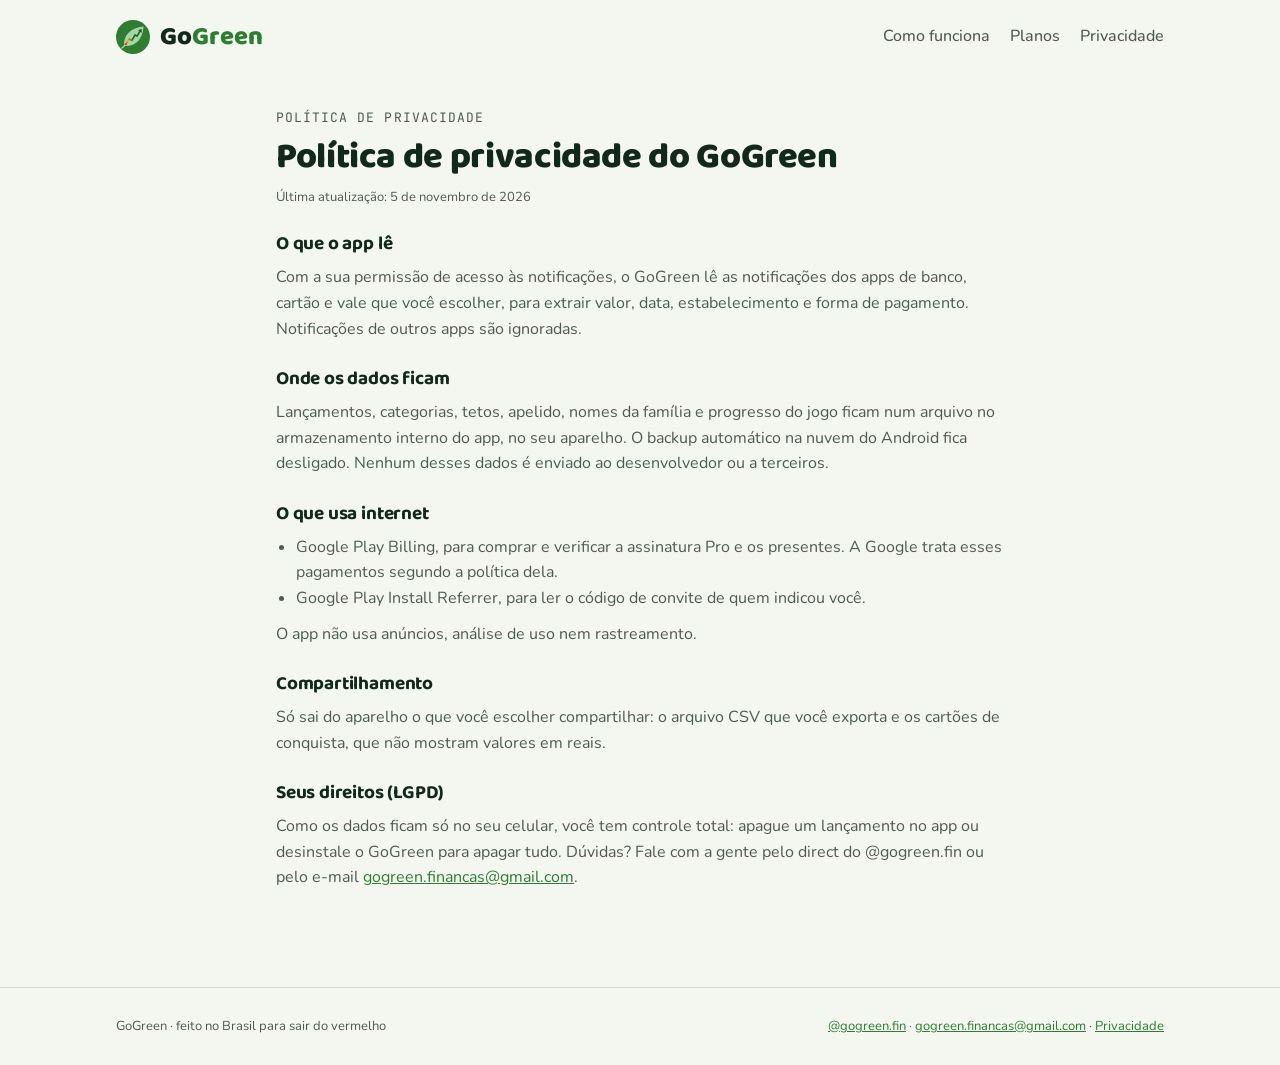
==== privacidade/index.html @ 65a08a94 "Publica a landing e a política de privacidade do GoGreen Co-Authored-By: Claude Opus 5.5 <noreply@an" ====
<!doctype html><html lang="pt-BR"><head><meta charset="utf-8"><meta name="viewport" content="width=device-width,initial-scale=1,viewport-fit=cover">
<title>Política de privacidade · GoGreen</title>
<link rel="icon" type="image/png" href="/img/icone-192.png">
<link rel="canonical" href="https://gogreen.app.br/privacidade/">
<meta property="og:title" content="GoGreen: saia do vermelho">
<meta property="og:description" content="O app Android que lê a notificação do seu banco, anota o gasto e avisa antes de estourar o teto. Sem anúncios, sem login, tudo no seu celular.">
<meta property="og:image" content="https://gogreen.app.br/img/grafico-de-recursos.png">
<meta property="og:url" content="https://gogreen.app.br/">
<meta property="og:locale" content="pt_BR">
<meta name="description" content="GoGreen: o app Android que lê a notificação do seu banco, anota o gasto e avisa antes de estourar o teto. Sem internet, sem anúncios.">
<link rel="preconnect" href="https://fonts.googleapis.com">
<link rel="preconnect" href="https://fonts.gstatic.com" crossorigin>
<link rel="stylesheet" href="https://fonts.googleapis.com/css2?family=Baloo+2:wght@600;700;800&family=Nunito:wght@400;600;700&family=JetBrains+Mono:wght@500&display=swap">
<style>
/* Layout: uma coluna de leitura com faixas largas; o herói mostra a notificação virando lançamento, e a régua vermelho→verde costura a página. */
:root{
  --bg:#F3F7F0; --card:#FFFFFF; --ink:#11281A; --muted:#4D5C4F; --line:#D4DECF;
  --leaf:#2E7D32; --sprout:#6DB33F; --deep:#123B1C; --on-deep:#E8F3E3;
  --red:#C2372C; --amber:#D99A12;
  --f-display:"Baloo 2", "Trebuchet MS", system-ui, sans-serif;
  --f-body:"Nunito", system-ui, -apple-system, "Segoe UI", sans-serif;
  --f-mono:"JetBrains Mono", ui-monospace, "SFMono-Regular", Menlo, monospace;
  --s1:.8125rem; --s2:1rem; --s3:1.1875rem; --s4:1.5rem; --s5:2.25rem; --s6:clamp(2.6rem,7vw,4.6rem);
  --r:14px;
}
@media (prefers-color-scheme: dark){:root:not([data-theme="light"]){
  --bg:#0C130E; --card:#152018; --ink:#E3ECE0; --muted:#A1B19F; --line:#26352A;
  --leaf:#73C178; --sprout:#9AD861; --deep:#0F2A16; --on-deep:#DDEED7;
  --red:#F0695D; --amber:#F0BF4C; color-scheme:dark }}
:root[data-theme="dark"]{
  --bg:#0C130E; --card:#152018; --ink:#E3ECE0; --muted:#A1B19F; --line:#26352A;
  --leaf:#73C178; --sprout:#9AD861; --deep:#0F2A16; --on-deep:#DDEED7;
  --red:#F0695D; --amber:#F0BF4C; color-scheme:dark }

*{box-sizing:border-box}
body{background:var(--bg);color:var(--ink);font-family:var(--f-body);font-size:var(--s2);line-height:1.6}
.wrap{max-width:1080px;margin:0 auto;padding-left:max(16px,env(safe-area-inset-left,0px));padding-right:max(16px,env(safe-area-inset-right,0px))}
h1,h2,h3{font-family:var(--f-display);line-height:1.05;margin:0;text-wrap:balance;letter-spacing:-.01em}
h2{font-size:var(--s5);font-weight:800}
h3{font-size:var(--s3);font-weight:700}
p{margin:0}
a{color:var(--leaf)}
a:focus-visible,button:focus-visible{outline:3px solid var(--sprout);outline-offset:3px;border-radius:6px}
.eyebrow{font-family:var(--f-mono);font-size:var(--s1);letter-spacing:.08em;text-transform:uppercase;color:var(--leaf)}
section{padding-block:clamp(56px,9vw,96px)}
.lead{font-size:var(--s3);color:var(--muted);max-width:60ch}

/* topo */
.top{display:flex;align-items:center;justify-content:space-between;gap:16px;padding-block:20px}
.logo{display:flex;align-items:center;gap:10px;font-family:var(--f-display);font-weight:800;font-size:1.6rem;line-height:1;color:var(--ink);text-decoration:none}
.logo .go{color:var(--ink)}.logo .gr{color:var(--leaf)}
.logo svg{width:34px;height:34px}
.top nav{display:flex;gap:20px;font-weight:500}
.top nav a{color:var(--muted);text-decoration:none}
.top nav a:hover{color:var(--ink)}
@media (max-width:620px){.top nav .opt{display:none}}

/* herói */
.hero{display:grid;grid-template-columns:1.15fr .85fr;gap:clamp(28px,5vw,64px);align-items:center;padding-block:clamp(24px,5vw,56px) clamp(56px,8vw,88px)}
.hero>*{min-width:0}
.hero h1{font-size:var(--s6);font-weight:800}
.strike{position:relative;color:var(--red);white-space:nowrap}
.strike::after{content:"";position:absolute;left:-2%;right:-2%;top:55%;height:.09em;background:var(--red);transform:rotate(-4deg);border-radius:4px}
.green{color:var(--leaf)}
.red{color:var(--red)}
.hero .lead{margin-top:22px}
.ctas{display:flex;flex-wrap:wrap;gap:12px;margin-top:30px;align-items:center}
.btn{display:inline-flex;align-items:center;gap:10px;padding:14px 22px;border-radius:999px;font-weight:600;text-decoration:none;font-size:var(--s2);border:0;cursor:pointer;font-family:inherit}
.btn-main{background:var(--leaf);color:var(--bg)}
.btn-main:hover{filter:brightness(1.08)}
.btn-ghost{background:transparent;color:var(--ink);border:1.5px solid var(--line)}
.small{font-size:var(--s1);color:var(--muted)}
.tags{display:flex;flex-wrap:wrap;gap:8px 18px;margin-top:22px;font-size:var(--s1);color:var(--muted)}
.tags span::before{content:"✓ ";color:var(--leaf);font-weight:700}

.phone{justify-self:center;width:min(330px,100%);aspect-ratio:9/17;max-width:100%;background:var(--deep);border-radius:38px;padding:16px 14px;box-shadow:0 30px 60px -30px rgba(10,40,18,.45);display:flex;flex-direction:column;gap:14px;position:relative}
.phone .bar{display:flex;justify-content:space-between;color:var(--on-deep);opacity:.7;font-family:var(--f-mono);font-size:.72rem;padding:4px 10px 0}
.notif{background:rgba(255,255,255,.1);color:var(--on-deep);border-radius:18px;padding:12px 14px;font-size:.82rem;line-height:1.4}
.notif b{display:block;font-size:.76rem;opacity:.75;font-weight:600;margin-bottom:2px}
.arrow{align-self:center;color:var(--sprout);font-family:var(--f-mono);font-size:.72rem;display:flex;align-items:center;gap:6px}
.entry{background:var(--card);color:var(--ink);border-radius:18px;padding:14px;display:grid;gap:10px}
.entry .row{display:flex;justify-content:space-between;align-items:baseline;gap:8px}
.entry .val{font-family:var(--f-mono);font-variant-numeric:tabular-nums;font-size:1.05rem}
.chip{font-size:.7rem;font-weight:600;padding:3px 9px;border-radius:999px;background:color-mix(in srgb,var(--sprout) 22%,transparent);color:var(--leaf)}
.meter{height:8px;border-radius:99px;background:var(--line);overflow:hidden}
.meter i{display:block;height:100%;width:68%;background:var(--leaf);border-radius:99px;animation:fill 1.6s cubic-bezier(.2,.8,.2,1) both .4s}
@keyframes fill{from{width:41%}to{width:68%}}
.entry .small{font-size:.74rem}
.toast{margin-top:auto;background:rgba(255,255,255,.08);color:var(--on-deep);border-radius:14px;padding:10px 12px;font-size:.76rem;display:flex;gap:8px;align-items:center}
.toast em{font-style:normal;color:var(--sprout);font-weight:600}
@media (max-width:820px){.hero{grid-template-columns:1fr}.phone{aspect-ratio:auto}}

/* régua */
.ruler{background:var(--card);border-block:1px solid var(--line)}
.ruler .wrap{padding-block:30px;display:grid;gap:14px}
.scale{display:grid;grid-template-columns:90fr 10fr 18fr;height:14px;border-radius:99px;overflow:hidden}
.scale i:nth-child(1){background:var(--leaf)}.scale i:nth-child(2){background:var(--amber)}.scale i:nth-child(3){background:var(--red)}
.scale-legend{display:grid;grid-template-columns:90fr 10fr 18fr;font-family:var(--f-mono);font-size:var(--s1);color:var(--muted);font-variant-numeric:tabular-nums}
.scale-legend span:nth-child(2){text-align:center}.scale-legend span:nth-child(3){text-align:right}
.ruler p{max-width:70ch;color:var(--muted)}
.ruler p strong{color:var(--ink)}

/* passos */
.steps{display:grid;grid-template-columns:repeat(3,1fr);gap:28px;margin-top:40px;counter-reset:passo}
.step{display:grid;gap:10px;align-content:start;min-width:0}
.step::before{counter-increment:passo;content:counter(passo);font-family:var(--f-display);font-weight:800;font-size:2.4rem;color:var(--sprout);line-height:1}
.step p{color:var(--muted)}
@media (max-width:760px){.steps{grid-template-columns:1fr}}

/* privacidade */
.deep{background:var(--deep);color:var(--on-deep)}
.deep .eyebrow{color:var(--sprout)}
.deep .lead{color:color-mix(in srgb,var(--on-deep) 78%,transparent)}
.priv{display:grid;grid-template-columns:repeat(2,1fr);gap:20px 40px;margin-top:36px}
.priv div{border-top:1px solid color-mix(in srgb,var(--on-deep) 22%,transparent);padding-top:16px;min-width:0}
.priv p{color:color-mix(in srgb,var(--on-deep) 78%,transparent);margin-top:6px}
@media (max-width:640px){.priv{grid-template-columns:1fr}}

/* jogo */
.game{display:grid;grid-template-columns:1fr 1fr;gap:clamp(28px,5vw,64px);align-items:start;margin-top:36px}
.game>*{min-width:0}
.levels{display:grid;gap:12px}
.lv{display:grid;grid-template-columns:44px 1fr auto;gap:14px;align-items:center;padding:14px 16px;background:var(--card);border:1px solid var(--line);border-radius:var(--r)}
.lv .ic{font-size:1.6rem;text-align:center}
.lv p{color:var(--muted);font-size:.92rem}
.lv .xp{font-family:var(--f-mono);font-size:var(--s1);color:var(--leaf);font-variant-numeric:tabular-nums}
.feat{display:grid;gap:18px}
.feat p{color:var(--muted)}
@media (max-width:760px){.game{grid-template-columns:1fr}}

/* preços */
.plans{overflow-x:auto;margin-top:36px;border:1px solid var(--line);border-radius:var(--r);background:var(--card)}
table{border-collapse:collapse;width:100%;min-width:520px}
th,td{text-align:left;padding:13px 18px;border-bottom:1px solid var(--line);vertical-align:top}
tr:last-child td{border-bottom:0}
th{font-family:var(--f-display);font-size:var(--s3)}
td:nth-child(3),th:nth-child(3){background:color-mix(in srgb,var(--sprout) 9%,transparent)}
.prices{display:grid;grid-template-columns:repeat(3,1fr);gap:16px;margin-top:20px}
.price{padding:18px;border:1px solid var(--line);border-radius:var(--r);display:grid;gap:4px;min-width:0}
.price.best{border-color:var(--leaf);border-width:2px}
.price .v{font-family:var(--f-display);font-weight:800;font-size:1.9rem;font-variant-numeric:tabular-nums}
.price p{color:var(--muted);font-size:.92rem}
@media (max-width:700px){.prices{grid-template-columns:1fr}}

/* convite */
.invite{display:flex;flex-wrap:wrap;gap:24px;align-items:center;justify-content:space-between;padding:28px;border-radius:var(--r);background:var(--card);border:1px dashed var(--leaf)}
.invite>div{min-width:0;flex:1 1 320px}
.code{font-family:var(--f-mono);font-size:1.3rem;letter-spacing:.12em;padding:10px 16px;border-radius:10px;background:var(--bg);border:1px solid var(--line)}

/* faq */
.faq{display:grid;gap:10px;margin-top:32px;max-width:760px}
details{border-bottom:1px solid var(--line);padding-block:14px}
summary{cursor:pointer;font-weight:600;font-size:var(--s3);list-style:none;display:flex;justify-content:space-between;gap:16px}
summary::after{content:"+";color:var(--leaf);font-family:var(--f-mono)}
details[open] summary::after{content:"–"}
details p{color:var(--muted);margin-top:10px;max-width:65ch}

/* política */
.policy{max-width:760px}
.policy h3{margin-top:28px}
.policy p,.policy li{color:var(--muted)}
.policy p{margin-top:10px}
.policy ul{padding-left:20px;margin:10px 0 0}

footer{border-top:1px solid var(--line)}
footer .wrap{padding-block:28px;display:flex;flex-wrap:wrap;gap:12px 28px;justify-content:space-between;color:var(--muted);font-size:var(--s1)}

@media (prefers-reduced-motion: reduce){.meter i{animation:none}}
</style>
</head><body style="margin:0">

<div class="wrap">
  <header class="top">
    <a class="logo" href="/" aria-label="GoGreen, início">
      <svg viewBox="18 18 72 72" aria-hidden="true"><defs><linearGradient id="gg-escala" x1="38.52" y1="69.48" x2="71.20" y2="38.52" gradientUnits="userSpaceOnUse"><stop offset="0" stop-color="#E53935"/><stop offset=".2" stop-color="#F9A825"/><stop offset=".4" stop-color="#1B5E20"/><stop offset="1" stop-color="#1B5E20"/></linearGradient></defs><circle cx="54" cy="54" r="36" fill="#2E7D32"/><path d="M30.78,77.22 L35.08,72.92" fill="none" stroke="#A5D6A7" stroke-width="2.92" stroke-linecap="round"/><path d="M35.08,72.92 C33.36,50.56 47.12,35.08 76.36,31.64 C74.64,59.16 59.16,74.64 35.08,72.92 Z" fill="#A5D6A7"/><path d="M38.52,69.48 L46.26,58.30 L51.42,61.74 L58.30,49.70 L62.60,52.28 L69.12,41.68" fill="none" stroke="url(#gg-escala)" stroke-width="3.27" stroke-linecap="round" stroke-linejoin="round"/><path d="M71.84,44.16 L71.65,37.58 L65.68,40.38 Z" fill="#1B5E20" stroke="#1B5E20" stroke-width="1.2" stroke-linejoin="round"/><circle cx="38.52" cy="69.48" r="2.24" fill="#E53935"/></svg>
      <span><span class="go">Go</span><span class="gr">Green</span></span>
    </a>
    <nav>
      <a class="opt" href="/#como-funciona">Como funciona</a>
      <a class="opt" href="/#planos">Planos</a>
      <a href="/privacidade/">Privacidade</a>
    </nav>
  </header>
</div>

<main>
<section id="privacidade" style="padding-top:24px">
    <div class="wrap policy">
      <p class="eyebrow">Política de privacidade</p>
      <h2 style="margin-top:10px">Política de privacidade do GoGreen</h2>
      <p class="small">Última atualização: 5 de novembro de 2026</p>
      <h3>O que o app lê</h3>
      <p>Com a sua permissão de acesso às notificações, o GoGreen lê as notificações dos apps de banco, cartão e vale que você escolher, para extrair valor, data, estabelecimento e forma de pagamento. Notificações de outros apps são ignoradas.</p>
      <h3>Onde os dados ficam</h3>
      <p>Lançamentos, categorias, tetos, apelido, nomes da família e progresso do jogo ficam num arquivo no armazenamento interno do app, no seu aparelho. O backup automático na nuvem do Android fica desligado. Nenhum desses dados é enviado ao desenvolvedor ou a terceiros.</p>
      <h3>O que usa internet</h3>
      <ul>
        <li>Google Play Billing, para comprar e verificar a assinatura Pro e os presentes. A Google trata esses pagamentos segundo a política dela.</li>
        <li>Google Play Install Referrer, para ler o código de convite de quem indicou você.</li>
      </ul>
      <p>O app não usa anúncios, análise de uso nem rastreamento.</p>
      <h3>Compartilhamento</h3>
      <p>Só sai do aparelho o que você escolher compartilhar: o arquivo CSV que você exporta e os cartões de conquista, que não mostram valores em reais.</p>
      <h3>Seus direitos (LGPD)</h3>
      <p>Como os dados ficam só no seu celular, você tem controle total: apague um lançamento no app ou desinstale o GoGreen para apagar tudo. Dúvidas? Fale com a gente pelo direct do @gogreen.fin<span class="so-email" hidden> ou pelo e-mail <a class="email" href="#"></a></span>.</p>
    </div>
  </section>
</main>

<footer>
  <div class="wrap">
    <span>GoGreen · feito no Brasil para sair do vermelho</span>
    <span><a href="https://instagram.com/gogreen.fin" target="_blank" rel="noopener">@gogreen.fin</a><span class="so-email" hidden> · <a class="email" href="#"></a></span> · <a href="/privacidade/">Privacidade</a></span>
  </div>
</footer>
<script>
/* Preencha quando tiver. Vazio = não aparece. */
const CONTATO_EMAIL = "gogreen.financas@gmail.com";
const LINK_PLAY = "";
(function(){
  if (CONTATO_EMAIL) document.querySelectorAll('.so-email').forEach(s=>{s.hidden=false;s.querySelectorAll('a.email').forEach(a=>{a.href='mailto:'+CONTATO_EMAIL;a.textContent=CONTATO_EMAIL;});});
  if (LINK_PLAY) { const b=document.getElementById('cta-principal'); b.href=LINK_PLAY; b.textContent='Baixar na Google Play';
    const n=document.getElementById('cta-nota'); if(n) n.textContent='Grátis, sem anúncios. Android 10 ou superior.'; }
})();
</script>

</body></html>
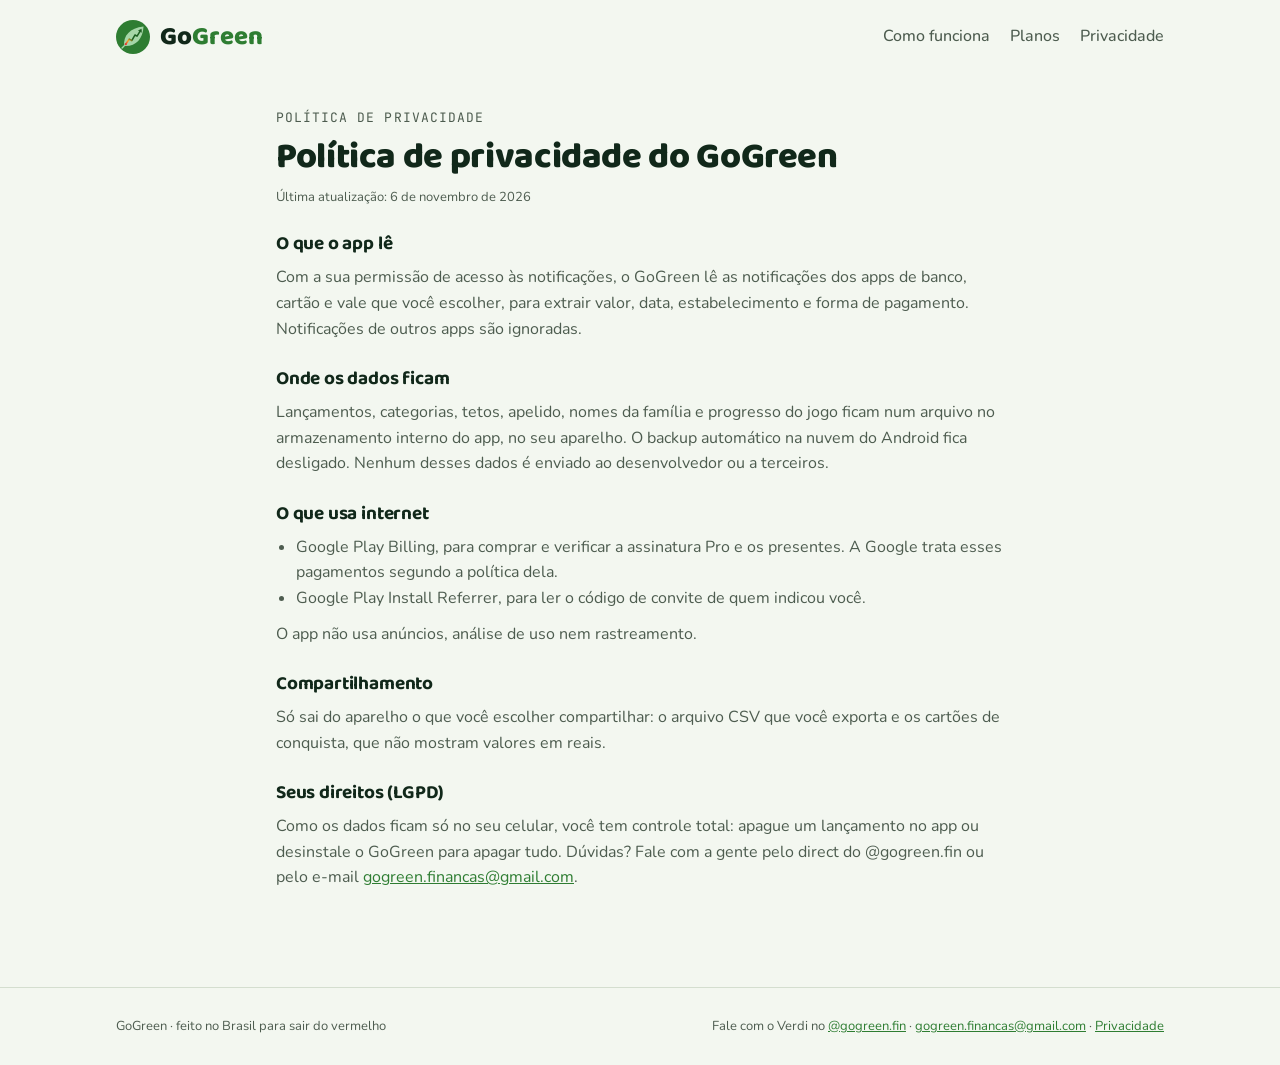
==== commit e864d331: "Site: carrosséis, só dicas, vacinas, Verdi, selo da Play e SEO - Carrosséis "O que o GoGreen é" e "O" ====
--- a/privacidade/index.html
+++ b/privacidade/index.html
@@ -1,13 +1,19 @@
 <!doctype html><html lang="pt-BR"><head><meta charset="utf-8"><meta name="viewport" content="width=device-width,initial-scale=1,viewport-fit=cover">
 <title>Política de privacidade · GoGreen</title>
-<link rel="icon" type="image/png" href="/img/icone-192.png">
+<meta name="description" content="Política de privacidade do GoGreen: o app lê só as notificações dos bancos que você escolher, guarda tudo no seu celular e não envia dados a ninguém.">
+<meta name="robots" content="index, follow">
+<meta name="theme-color" content="#123B1C">
 <link rel="canonical" href="https://gogreen.app.br/privacidade/">
-<meta property="og:title" content="GoGreen: saia do vermelho">
-<meta property="og:description" content="O app Android que lê a notificação do seu banco, anota o gasto e avisa antes de estourar o teto. Sem anúncios, sem login, tudo no seu celular.">
+<link rel="icon" type="image/png" sizes="32x32" href="/img/favicon-32.png">
+<link rel="icon" type="image/png" sizes="192x192" href="/img/icone-192.png">
+<link rel="apple-touch-icon" href="/img/apple-touch-icon.png">
+<meta property="og:type" content="article">
+<meta property="og:site_name" content="GoGreen">
+<meta property="og:locale" content="pt_BR">
+<meta property="og:url" content="https://gogreen.app.br/privacidade/">
+<meta property="og:title" content="Política de privacidade do GoGreen">
+<meta property="og:description" content="Política de privacidade do GoGreen: o app lê só as notificações dos bancos que você escolher, guarda tudo no seu celular e não envia dados a ninguém.">
 <meta property="og:image" content="https://gogreen.app.br/img/grafico-de-recursos.png">
-<meta property="og:url" content="https://gogreen.app.br/">
-<meta property="og:locale" content="pt_BR">
-<meta name="description" content="GoGreen: o app Android que lê a notificação do seu banco, anota o gasto e avisa antes de estourar o teto. Sem internet, sem anúncios.">
 <link rel="preconnect" href="https://fonts.googleapis.com">
 <link rel="preconnect" href="https://fonts.gstatic.com" crossorigin>
 <link rel="stylesheet" href="https://fonts.googleapis.com/css2?family=Baloo+2:wght@600;700;800&family=Nunito:wght@400;600;700&family=JetBrains+Mono:wght@500&display=swap">
@@ -188,7 +194,7 @@
     <div class="wrap policy">
       <p class="eyebrow">Política de privacidade</p>
       <h2 style="margin-top:10px">Política de privacidade do GoGreen</h2>
-      <p class="small">Última atualização: 5 de novembro de 2026</p>
+      <p class="small">Última atualização: 6 de novembro de 2026</p>
       <h3>O que o app lê</h3>
       <p>Com a sua permissão de acesso às notificações, o GoGreen lê as notificações dos apps de banco, cartão e vale que você escolher, para extrair valor, data, estabelecimento e forma de pagamento. Notificações de outros apps são ignoradas.</p>
       <h3>Onde os dados ficam</h3>
@@ -210,7 +216,7 @@
 <footer>
   <div class="wrap">
     <span>GoGreen · feito no Brasil para sair do vermelho</span>
-    <span><a href="https://instagram.com/gogreen.fin" target="_blank" rel="noopener">@gogreen.fin</a><span class="so-email" hidden> · <a class="email" href="#"></a></span> · <a href="/privacidade/">Privacidade</a></span>
+    <span>Fale com o Verdi no <a href="https://instagram.com/gogreen.fin" target="_blank" rel="noopener">@gogreen.fin</a><span class="so-email" hidden> · <a class="email" href="#"></a></span> · <a href="/privacidade/">Privacidade</a></span>
   </div>
 </footer>
 <script>
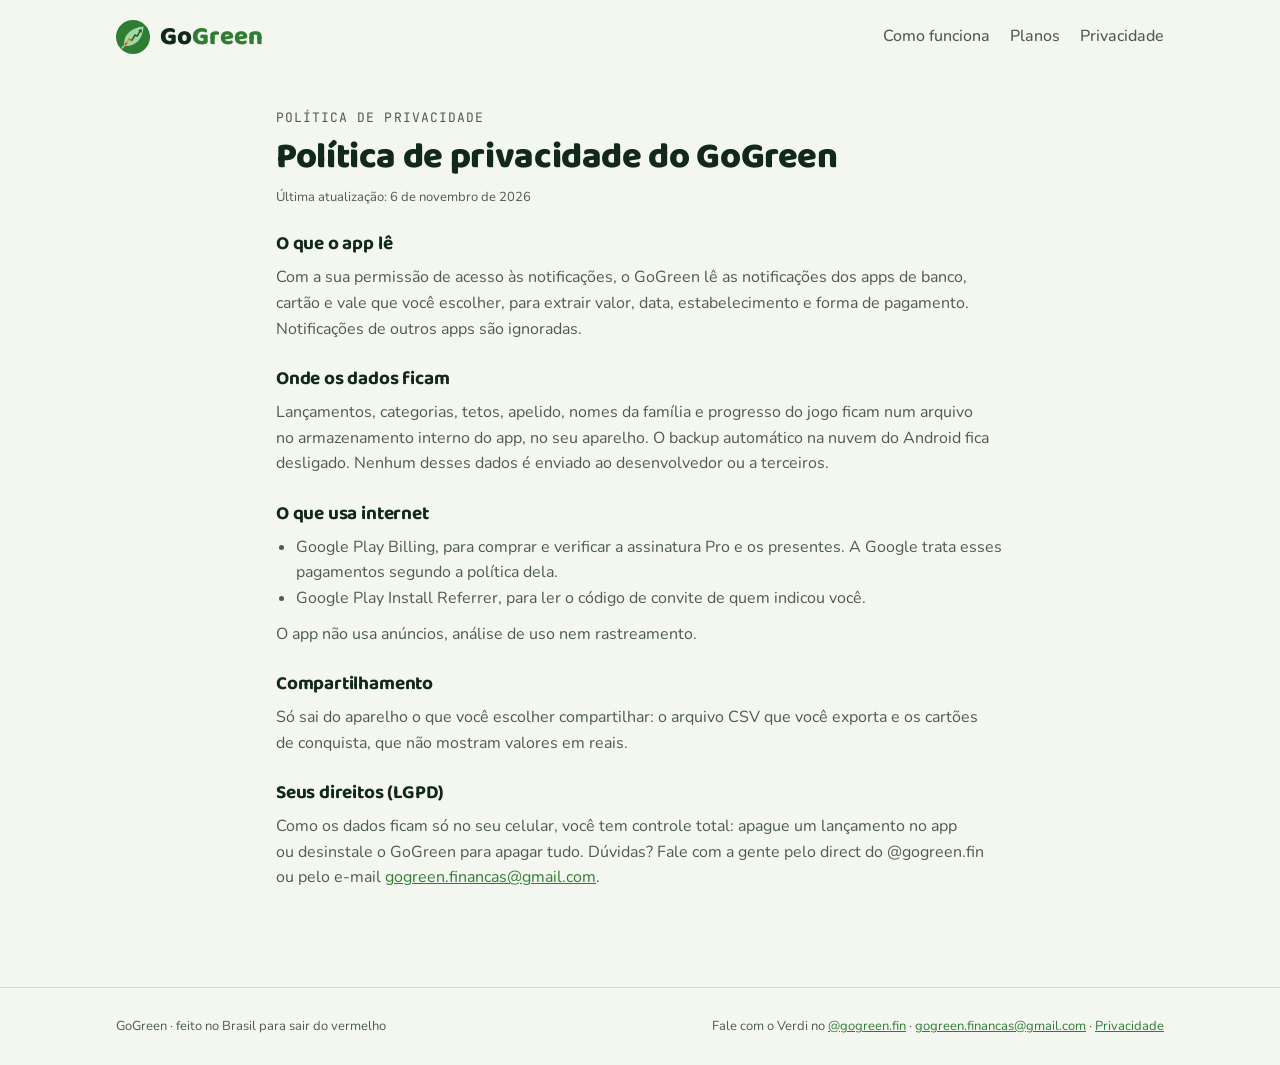
==== commit 528f6fd4: "Site: link do YouTube, quebras de texto, planos com nome em destaque, regra do Vitalício e nota do c" ====
--- a/privacidade/index.html
+++ b/privacidade/index.html
@@ -1,5 +1,5 @@
 <!doctype html><html lang="pt-BR"><head><meta charset="utf-8"><meta name="viewport" content="width=device-width,initial-scale=1,viewport-fit=cover">
-<title>Política de privacidade · GoGreen</title>
+<title>Política de&nbsp;privacidade · GoGreen</title>
 <meta name="description" content="Política de privacidade do GoGreen: o app lê só as notificações dos bancos que você escolher, guarda tudo no seu celular e não envia dados a ninguém.">
 <meta name="robots" content="index, follow">
 <meta name="theme-color" content="#123B1C">
@@ -172,6 +172,7 @@
 footer .wrap{padding-block:28px;display:flex;flex-wrap:wrap;gap:12px 28px;justify-content:space-between;color:var(--muted);font-size:var(--s1)}
 
 @media (prefers-reduced-motion: reduce){.meter i{animation:none}}
+p,li{text-wrap:pretty}
 </style>
 </head><body style="margin:0">
 
@@ -192,31 +193,31 @@
 <main>
 <section id="privacidade" style="padding-top:24px">
     <div class="wrap policy">
-      <p class="eyebrow">Política de privacidade</p>
-      <h2 style="margin-top:10px">Política de privacidade do GoGreen</h2>
-      <p class="small">Última atualização: 6 de novembro de 2026</p>
-      <h3>O que o app lê</h3>
-      <p>Com a sua permissão de acesso às notificações, o GoGreen lê as notificações dos apps de banco, cartão e vale que você escolher, para extrair valor, data, estabelecimento e forma de pagamento. Notificações de outros apps são ignoradas.</p>
-      <h3>Onde os dados ficam</h3>
-      <p>Lançamentos, categorias, tetos, apelido, nomes da família e progresso do jogo ficam num arquivo no armazenamento interno do app, no seu aparelho. O backup automático na nuvem do Android fica desligado. Nenhum desses dados é enviado ao desenvolvedor ou a terceiros.</p>
-      <h3>O que usa internet</h3>
+      <p class="eyebrow">Política de&nbsp;privacidade</p>
+      <h2 style="margin-top:10px">Política de&nbsp;privacidade do&nbsp;GoGreen</h2>
+      <p class="small">Última atualização: 6&nbsp;de&nbsp;novembro de&nbsp;2026</p>
+      <h3>O&nbsp;que o&nbsp;app lê</h3>
+      <p>Com a&nbsp;sua permissão de&nbsp;acesso às&nbsp;notificações, o&nbsp;GoGreen lê&nbsp;as&nbsp;notificações dos apps de&nbsp;banco, cartão e&nbsp;vale que você escolher, para extrair valor, data, estabelecimento e&nbsp;forma de&nbsp;pagamento. Notificações de&nbsp;outros apps são ignoradas.</p>
+      <h3>Onde os&nbsp;dados ficam</h3>
+      <p>Lançamentos, categorias, tetos, apelido, nomes da&nbsp;família e&nbsp;progresso do&nbsp;jogo ficam num arquivo no&nbsp;armazenamento interno do&nbsp;app, no&nbsp;seu aparelho. O&nbsp;backup automático na&nbsp;nuvem do&nbsp;Android fica desligado. Nenhum desses dados é&nbsp;enviado ao&nbsp;desenvolvedor ou&nbsp;a&nbsp;terceiros.</p>
+      <h3>O&nbsp;que usa internet</h3>
       <ul>
-        <li>Google Play Billing, para comprar e verificar a assinatura Pro e os presentes. A Google trata esses pagamentos segundo a política dela.</li>
-        <li>Google Play Install Referrer, para ler o código de convite de quem indicou você.</li>
+        <li>Google Play Billing, para comprar e&nbsp;verificar a&nbsp;assinatura Pro e&nbsp;os&nbsp;presentes. A&nbsp;Google trata esses pagamentos segundo a&nbsp;política dela.</li>
+        <li>Google Play Install Referrer, para ler o&nbsp;código de&nbsp;convite de&nbsp;quem indicou você.</li>
       </ul>
-      <p>O app não usa anúncios, análise de uso nem rastreamento.</p>
+      <p>O&nbsp;app não usa anúncios, análise de&nbsp;uso nem rastreamento.</p>
       <h3>Compartilhamento</h3>
-      <p>Só sai do aparelho o que você escolher compartilhar: o arquivo CSV que você exporta e os cartões de conquista, que não mostram valores em reais.</p>
+      <p>Só&nbsp;sai do&nbsp;aparelho o&nbsp;que você escolher compartilhar: o&nbsp;arquivo CSV que você exporta e&nbsp;os&nbsp;cartões de&nbsp;conquista, que não mostram valores em&nbsp;reais.</p>
       <h3>Seus direitos (LGPD)</h3>
-      <p>Como os dados ficam só no seu celular, você tem controle total: apague um lançamento no app ou desinstale o GoGreen para apagar tudo. Dúvidas? Fale com a gente pelo direct do @gogreen.fin<span class="so-email" hidden> ou pelo e-mail <a class="email" href="#"></a></span>.</p>
+      <p>Como os&nbsp;dados ficam só&nbsp;no&nbsp;seu celular, você tem controle total: apague um&nbsp;lançamento no&nbsp;app ou&nbsp;desinstale o&nbsp;GoGreen para apagar tudo. Dúvidas? Fale com a&nbsp;gente pelo direct do&nbsp;@gogreen.fin<span class="so-email" hidden> ou&nbsp;pelo e-mail <a class="email" href="#"></a></span>.</p>
     </div>
   </section>
 </main>
 
 <footer>
   <div class="wrap">
-    <span>GoGreen · feito no Brasil para sair do vermelho</span>
-    <span>Fale com o Verdi no <a href="https://instagram.com/gogreen.fin" target="_blank" rel="noopener">@gogreen.fin</a><span class="so-email" hidden> · <a class="email" href="#"></a></span> · <a href="/privacidade/">Privacidade</a></span>
+    <span>GoGreen · feito no&nbsp;Brasil para sair do&nbsp;vermelho</span>
+    <span>Fale com o&nbsp;Verdi no <a href="https://instagram.com/gogreen.fin" target="_blank" rel="noopener">@gogreen.fin</a><span class="so-email" hidden> · <a class="email" href="#"></a></span> · <a href="/privacidade/">Privacidade</a></span>
   </div>
 </footer>
 <script>
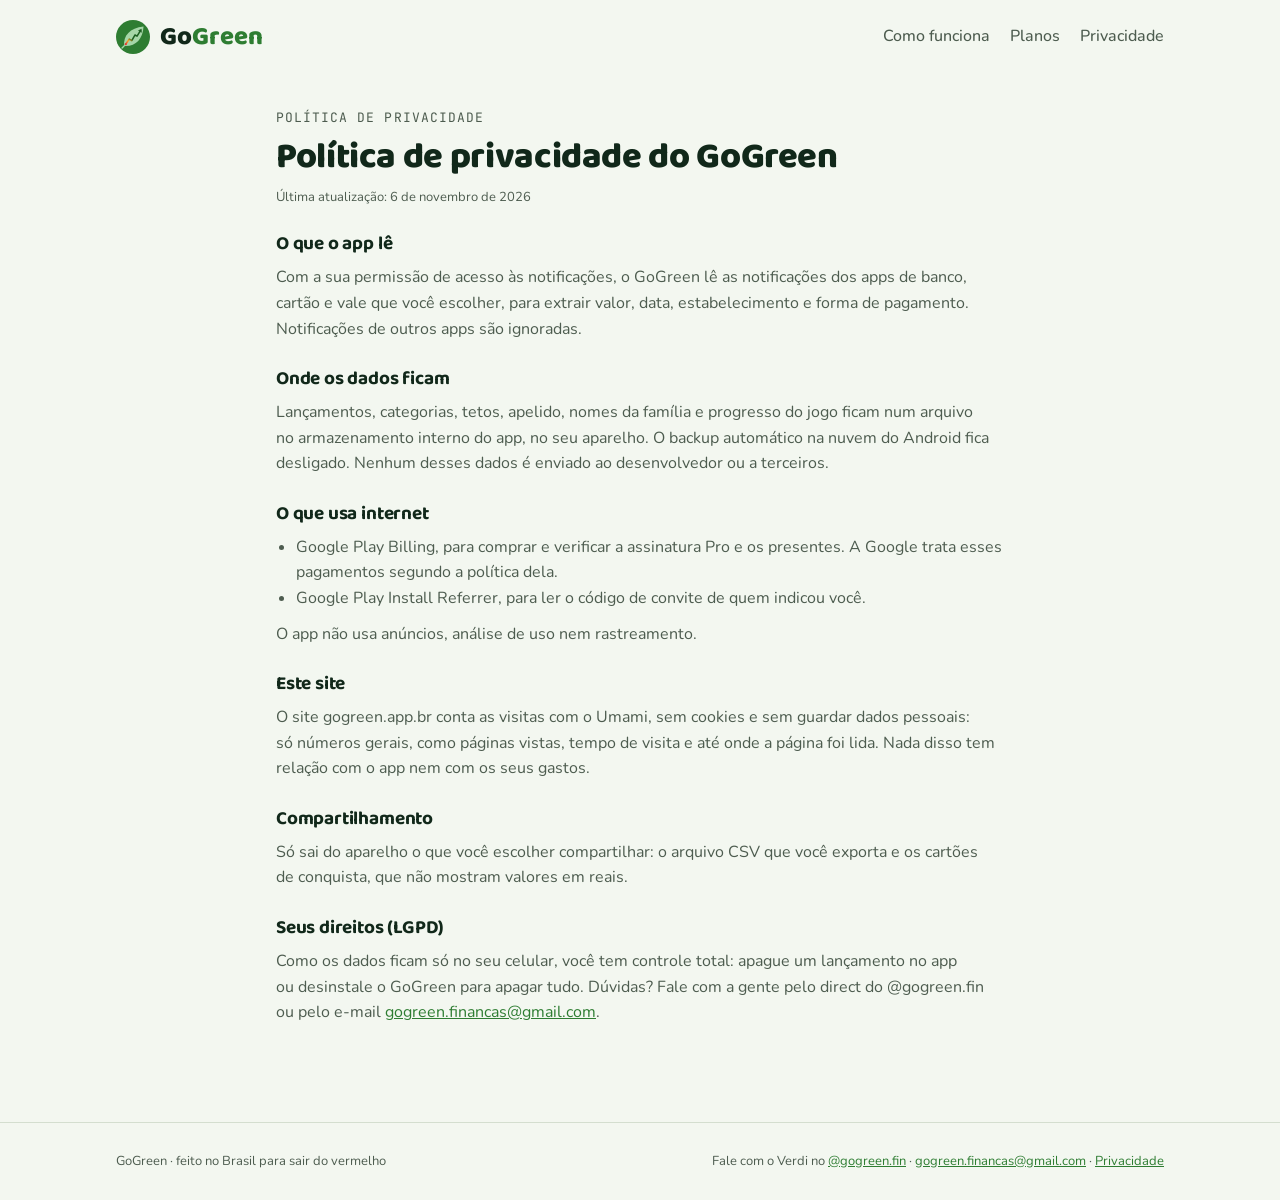
==== commit c26fae31: "Site: contagem de visitas sem cookies (Umami), rolagem/seções/tempo, painel secreto no logo do rodap" ====
--- a/privacidade/index.html
+++ b/privacidade/index.html
@@ -174,6 +174,7 @@
 @media (prefers-reduced-motion: reduce){.meter i{animation:none}}
 p,li{text-wrap:pretty}
 </style>
+<script defer src="https://cloud.umami.is/script.js" data-website-id="a24def23-97f7-4bfe-b9e2-e7dc47f63d24" data-domains="gogreen.app.br,www.gogreen.app.br"></script>
 </head><body style="margin:0">
 
 <div class="wrap">
@@ -206,6 +207,8 @@
         <li>Google Play Install Referrer, para ler o&nbsp;código de&nbsp;convite de&nbsp;quem indicou você.</li>
       </ul>
       <p>O&nbsp;app não usa anúncios, análise de&nbsp;uso nem rastreamento.</p>
+      <h3>Este site</h3>
+      <p>O&nbsp;site gogreen.app.br conta as&nbsp;visitas com o&nbsp;Umami, sem cookies e&nbsp;sem guardar dados pessoais: só&nbsp;números gerais, como páginas vistas, tempo de&nbsp;visita e&nbsp;até onde a&nbsp;página foi lida. Nada disso tem relação com o&nbsp;app nem com os&nbsp;seus gastos.</p>
       <h3>Compartilhamento</h3>
       <p>Só&nbsp;sai do&nbsp;aparelho o&nbsp;que você escolher compartilhar: o&nbsp;arquivo CSV que você exporta e&nbsp;os&nbsp;cartões de&nbsp;conquista, que não mostram valores em&nbsp;reais.</p>
       <h3>Seus direitos (LGPD)</h3>
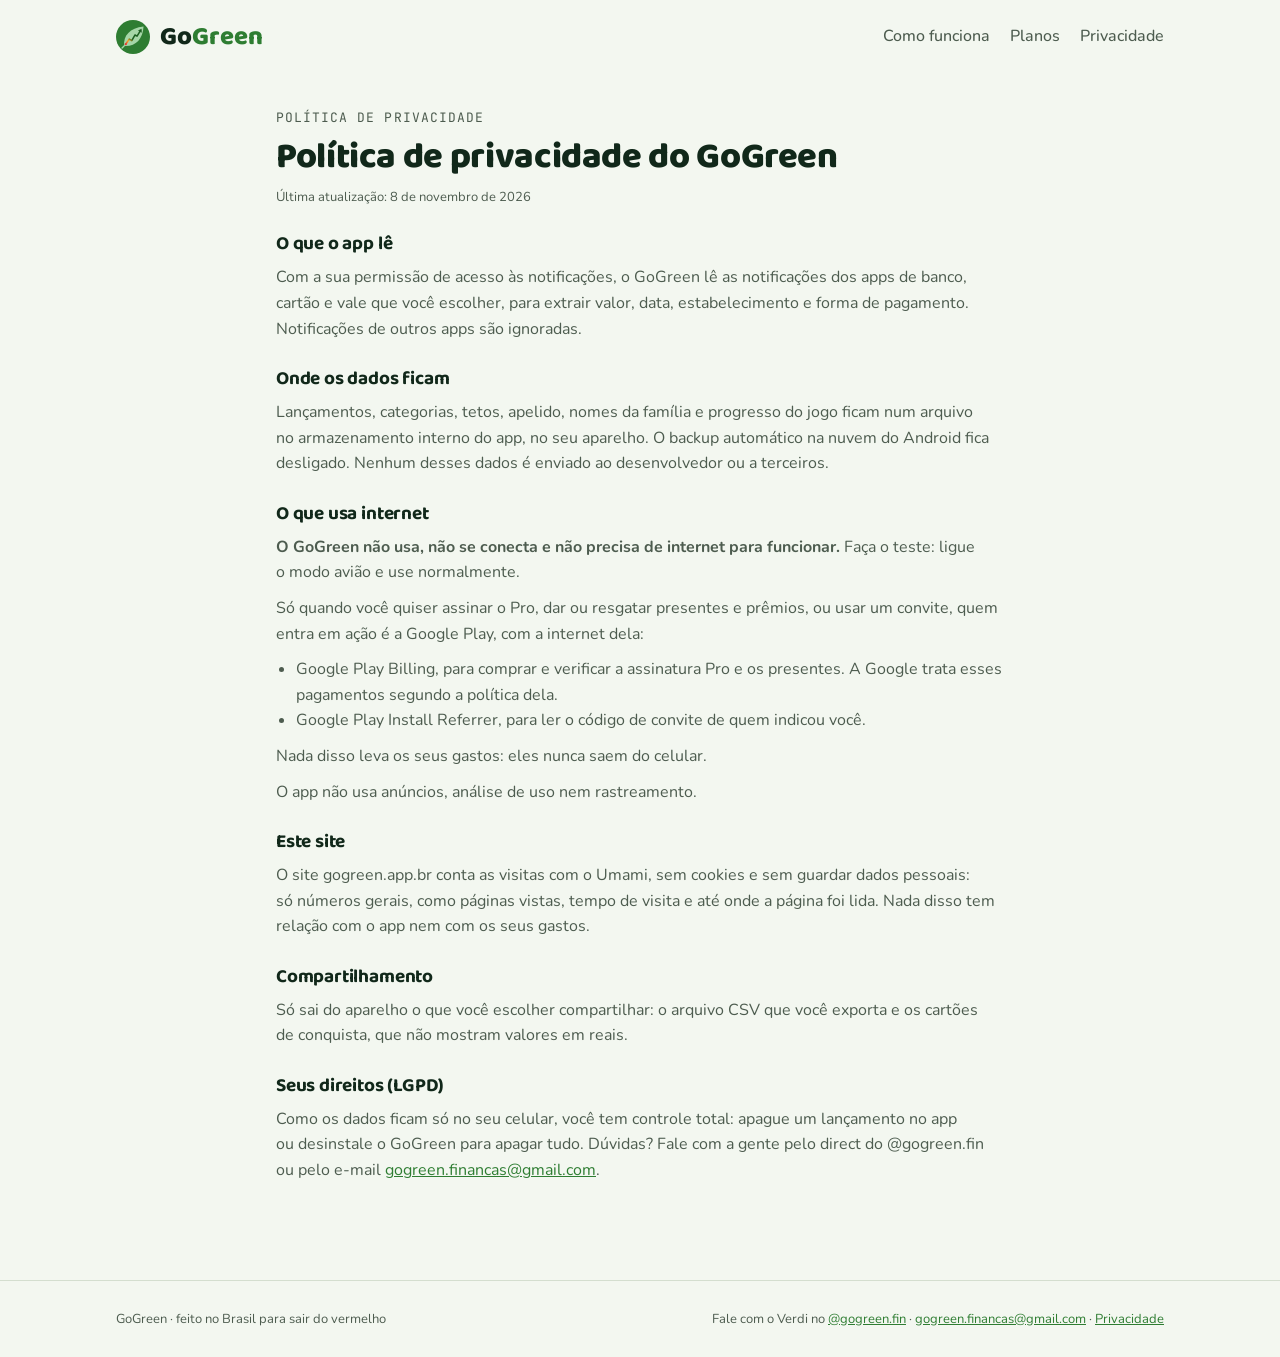
==== commit eacb19d6: "Site: política reforça que o GoGreen não usa internet; só a Google Play, no Pro, presentes e convite" ====
--- a/privacidade/index.html
+++ b/privacidade/index.html
@@ -196,16 +196,19 @@
     <div class="wrap policy">
       <p class="eyebrow">Política de&nbsp;privacidade</p>
       <h2 style="margin-top:10px">Política de&nbsp;privacidade do&nbsp;GoGreen</h2>
-      <p class="small">Última atualização: 6&nbsp;de&nbsp;novembro de&nbsp;2026</p>
+      <p class="small">Última atualização: 8&nbsp;de&nbsp;novembro de&nbsp;2026</p>
       <h3>O&nbsp;que o&nbsp;app lê</h3>
       <p>Com a&nbsp;sua permissão de&nbsp;acesso às&nbsp;notificações, o&nbsp;GoGreen lê&nbsp;as&nbsp;notificações dos apps de&nbsp;banco, cartão e&nbsp;vale que você escolher, para extrair valor, data, estabelecimento e&nbsp;forma de&nbsp;pagamento. Notificações de&nbsp;outros apps são ignoradas.</p>
       <h3>Onde os&nbsp;dados ficam</h3>
       <p>Lançamentos, categorias, tetos, apelido, nomes da&nbsp;família e&nbsp;progresso do&nbsp;jogo ficam num arquivo no&nbsp;armazenamento interno do&nbsp;app, no&nbsp;seu aparelho. O&nbsp;backup automático na&nbsp;nuvem do&nbsp;Android fica desligado. Nenhum desses dados é&nbsp;enviado ao&nbsp;desenvolvedor ou&nbsp;a&nbsp;terceiros.</p>
       <h3>O&nbsp;que usa internet</h3>
+      <p><strong>O&nbsp;GoGreen não usa, não se&nbsp;conecta e&nbsp;não precisa de&nbsp;internet para funcionar.</strong> Faça o&nbsp;teste: ligue o&nbsp;modo avião e&nbsp;use normalmente.</p>
+      <p>Só&nbsp;quando você quiser assinar o&nbsp;Pro, dar ou&nbsp;resgatar presentes e&nbsp;prêmios, ou&nbsp;usar um&nbsp;convite, quem entra em&nbsp;ação é&nbsp;a&nbsp;Google Play, com a&nbsp;internet dela:</p>
       <ul>
         <li>Google Play Billing, para comprar e&nbsp;verificar a&nbsp;assinatura Pro e&nbsp;os&nbsp;presentes. A&nbsp;Google trata esses pagamentos segundo a&nbsp;política dela.</li>
         <li>Google Play Install Referrer, para ler o&nbsp;código de&nbsp;convite de&nbsp;quem indicou você.</li>
       </ul>
+      <p>Nada disso leva os&nbsp;seus gastos: eles nunca saem do&nbsp;celular.</p>
       <p>O&nbsp;app não usa anúncios, análise de&nbsp;uso nem rastreamento.</p>
       <h3>Este site</h3>
       <p>O&nbsp;site gogreen.app.br conta as&nbsp;visitas com o&nbsp;Umami, sem cookies e&nbsp;sem guardar dados pessoais: só&nbsp;números gerais, como páginas vistas, tempo de&nbsp;visita e&nbsp;até onde a&nbsp;página foi lida. Nada disso tem relação com o&nbsp;app nem com os&nbsp;seus gastos.</p>
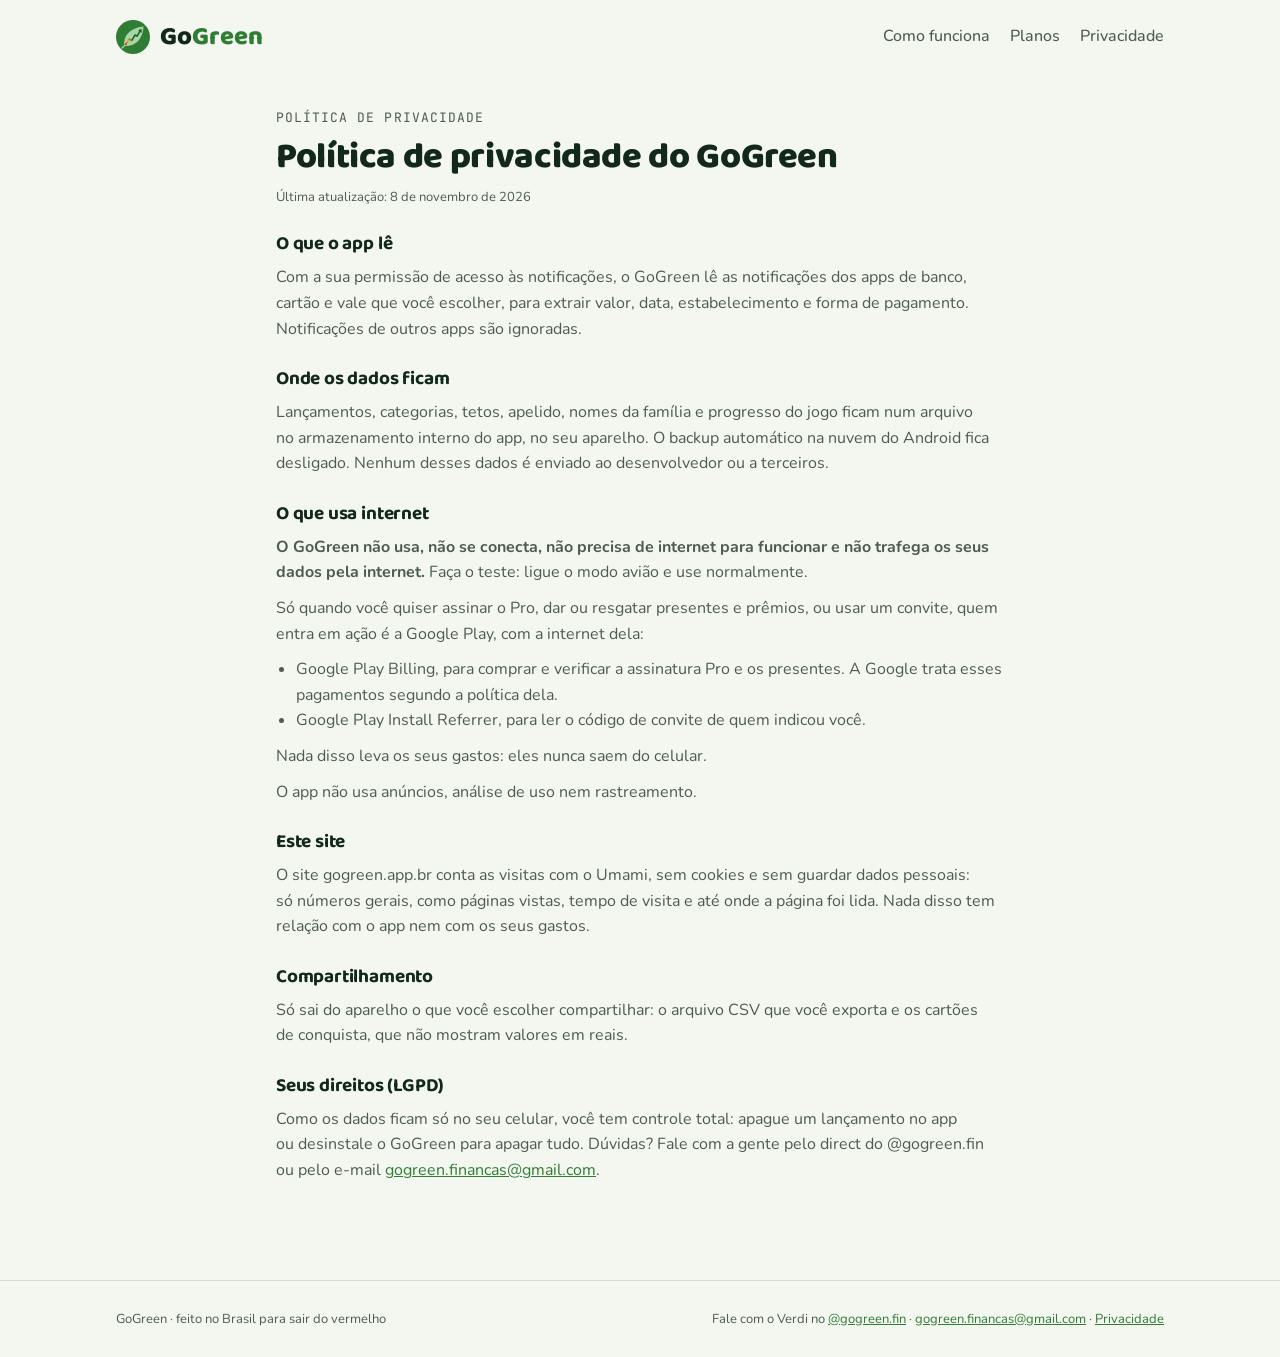
==== commit c4f3a86f: "Site: política acrescenta que o GoGreen não trafega seus dados pela internet Co-Authored-By: Claude " ====
--- a/privacidade/index.html
+++ b/privacidade/index.html
@@ -202,7 +202,7 @@
       <h3>Onde os&nbsp;dados ficam</h3>
       <p>Lançamentos, categorias, tetos, apelido, nomes da&nbsp;família e&nbsp;progresso do&nbsp;jogo ficam num arquivo no&nbsp;armazenamento interno do&nbsp;app, no&nbsp;seu aparelho. O&nbsp;backup automático na&nbsp;nuvem do&nbsp;Android fica desligado. Nenhum desses dados é&nbsp;enviado ao&nbsp;desenvolvedor ou&nbsp;a&nbsp;terceiros.</p>
       <h3>O&nbsp;que usa internet</h3>
-      <p><strong>O&nbsp;GoGreen não usa, não se&nbsp;conecta e&nbsp;não precisa de&nbsp;internet para funcionar.</strong> Faça o&nbsp;teste: ligue o&nbsp;modo avião e&nbsp;use normalmente.</p>
+      <p><strong>O&nbsp;GoGreen não usa, não se&nbsp;conecta, não precisa de&nbsp;internet para funcionar e&nbsp;não trafega os&nbsp;seus dados pela internet.</strong> Faça o&nbsp;teste: ligue o&nbsp;modo avião e&nbsp;use normalmente.</p>
       <p>Só&nbsp;quando você quiser assinar o&nbsp;Pro, dar ou&nbsp;resgatar presentes e&nbsp;prêmios, ou&nbsp;usar um&nbsp;convite, quem entra em&nbsp;ação é&nbsp;a&nbsp;Google Play, com a&nbsp;internet dela:</p>
       <ul>
         <li>Google Play Billing, para comprar e&nbsp;verificar a&nbsp;assinatura Pro e&nbsp;os&nbsp;presentes. A&nbsp;Google trata esses pagamentos segundo a&nbsp;política dela.</li>
